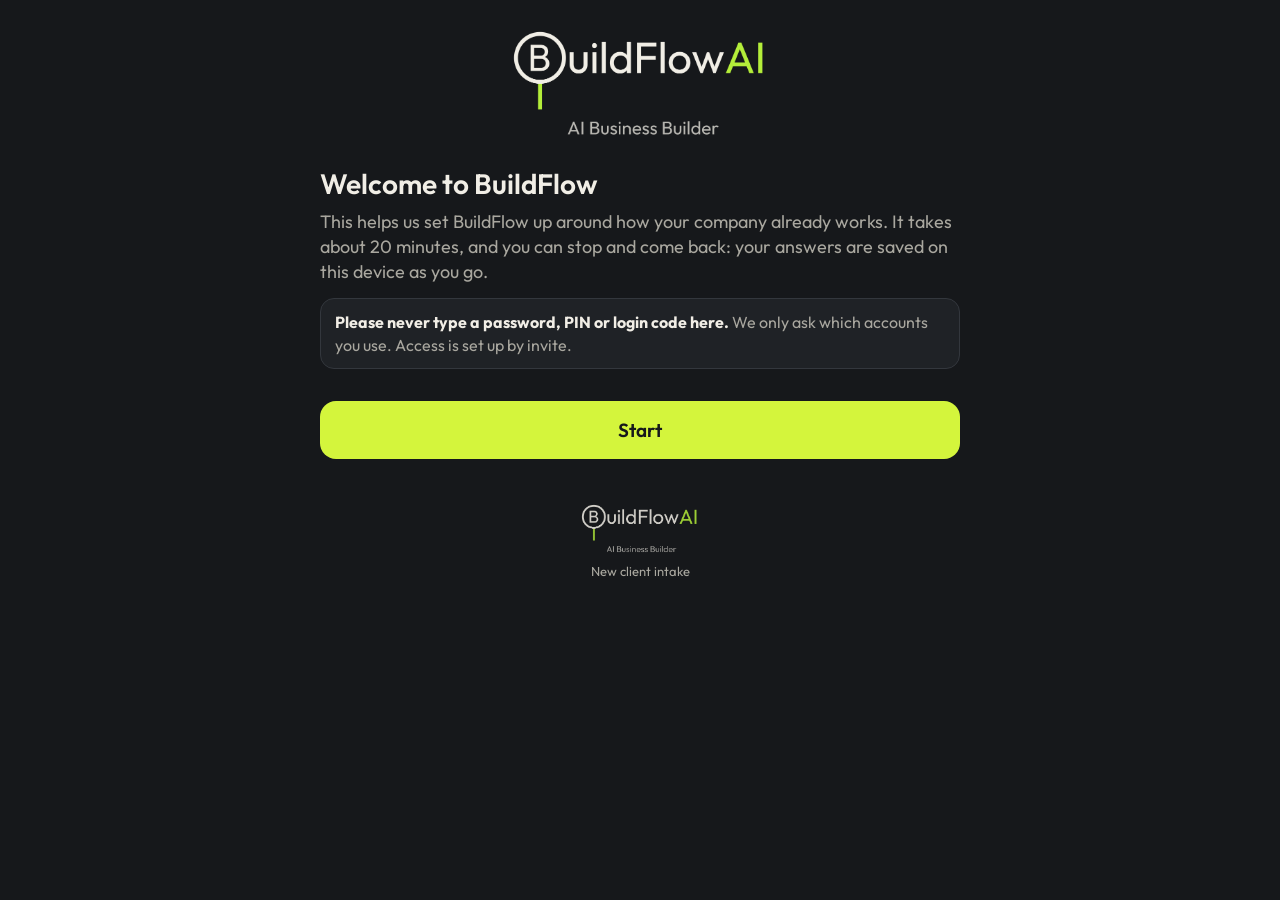
==== intake/index.html @ 232d0869 "BuildFlowAI request page and intake form (moved from mekgives/ask-buildflow) Co-Authored-By: Claude " ====
<!doctype html>
<html lang="en">
<head>
<meta charset="utf-8">
<meta name="viewport" content="width=device-width, initial-scale=1, viewport-fit=cover">
<title>BuildFlow Intake</title>
<meta name="theme-color" content="#16181B">
<meta name="robots" content="noindex">
<link rel="apple-touch-icon" href="../icons/apple-touch-icon-180.png">
<link rel="icon" href="../icons/favicon-32.png" sizes="32x32">
<link rel="preconnect" href="https://fonts.googleapis.com">
<link rel="preconnect" href="https://fonts.gstatic.com" crossorigin>
<link href="https://fonts.googleapis.com/css2?family=Outfit:wght@400;500;600;700&display=swap" rel="stylesheet">
<style>
  :root { --bg:#16181B; --card:#1F2226; --line:#33373D; --ink:#F1EEE6; --muted:#A9A79F; --accent:#D4F53C; --bad:#FF8A7A; }
  * { box-sizing:border-box; -webkit-tap-highlight-color:transparent; }
  html, body { background:var(--bg); }
  body { margin:0; color:var(--ink); font-family:"Outfit", -apple-system, system-ui, sans-serif; font-size:18px; line-height:1.4;
         padding:max(20px, env(safe-area-inset-top)) 16px max(24px, env(safe-area-inset-bottom)); }
  main { max-width:640px; margin:0 auto; }
  header { text-align:center; padding:8px 0 14px; }
  header img { width:min(260px, 70vw); height:auto; }
  h1 { font-size:28px; font-weight:600; margin:0 0 6px; }
  h2 { font-size:24px; font-weight:600; margin:0 0 4px; }
  h3 { font-size:19px; font-weight:600; margin:30px 0 2px; color:var(--accent); }
  .hi, .help { color:var(--muted); margin:0 0 10px; }
  .help { font-size:16px; }
  .note { background:var(--card); border:1.5px solid var(--line); border-radius:14px; padding:12px 14px; font-size:16px; color:var(--muted); margin:14px 0; }
  .note b { color:var(--ink); }
  .bar { height:6px; background:var(--line); border-radius:6px; overflow:hidden; margin:6px 0 4px; }
  .bar i { display:block; height:100%; width:0; background:var(--accent); transition:width .25s; }
  .stepno { color:var(--muted); font-size:14px; margin:0 0 18px; }
  .q { margin:22px 0 0; }
  .q > label, .q > .lab { display:block; font-weight:600; margin:0 0 8px; }
  .q.known > label::after, .q.known > .lab::after { content:"from our notes, please check"; display:inline-block; margin-left:8px; font-size:12px; font-weight:500;
         color:var(--bg); background:var(--accent); border-radius:999px; padding:2px 8px; vertical-align:2px; }
  textarea, input[type=text] { width:100%; background:var(--card); color:var(--ink); border:1.5px solid var(--line);
         border-radius:14px; padding:13px; font:inherit; font-size:17px; outline:none; }
  textarea { min-height:110px; resize:vertical; }
  textarea:focus, input[type=text]:focus { border-color:var(--accent); }
  ::placeholder { color:#6E6C66; }
  .opts { display:flex; flex-wrap:wrap; gap:8px; }
  .opts button { min-height:46px; padding:8px 14px; background:var(--card); color:var(--ink); border:1.5px solid var(--line);
         border-radius:12px; font:inherit; font-size:16px; cursor:pointer; text-align:left; }
  .opts button.on { background:var(--accent); color:var(--bg); border-color:var(--accent); font-weight:600; }
  .other { margin-top:8px; }
  .scale { display:flex; gap:8px; align-items:center; }
  .scale button { flex:1; min-height:50px; background:var(--card); color:var(--ink); border:1.5px solid var(--line); border-radius:12px; font:inherit; cursor:pointer; }
  .scale button.on { background:var(--accent); color:var(--bg); border-color:var(--accent); font-weight:700; }
  .ends { display:flex; justify-content:space-between; color:var(--muted); font-size:14px; margin-top:6px; }
  .nav { display:flex; gap:10px; margin-top:32px; }
  .nav button { flex:1; min-height:58px; border-radius:16px; font:inherit; font-size:19px; font-weight:600; cursor:pointer; }
  .back { background:none; color:var(--ink); border:1.5px solid var(--line); }
  .next { background:var(--accent); color:var(--bg); border:0; flex:2 !important; }
  .next:disabled { opacity:.55; }
  .saved { text-align:center; color:var(--muted); font-size:14px; margin-top:10px; min-height:1em; }
  .err { color:var(--bad); margin:12px 0 0; min-height:1em; }
  .hp { position:absolute; left:-9999px; }
  .done { text-align:center; padding:40px 0 10px; }
  .done .big { width:84px; height:84px; border-radius:50%; background:var(--accent); color:var(--bg); display:flex; align-items:center;
         justify-content:center; margin:0 auto 18px; }
  footer { text-align:center; margin:44px 0 6px; color:var(--muted); font-size:13px; }
  footer img { width:120px; height:auto; display:block; margin:0 auto 6px; opacity:.85; }
  [hidden] { display:none !important; }
</style>
</head>
<body>
<main>
  <header><img src="../icons/logo.png" alt="BuildFlow AI, AI Business Builder"></header>

  <section id="intro">
    <h1>Welcome to BuildFlow</h1>
    <p class="hi" id="introText">This helps us set BuildFlow up around how your company already works. It takes about 20 minutes, and you can stop and come back: your answers are saved on this device as you go.</p>
    <div class="note" id="knownNote" hidden><b>We've filled in what we already know.</b> Anything marked "from our notes" is our best guess. Fix anything that's wrong and fill in the blanks. Skip anything you don't know.</div>
    <div class="note"><b>Please never type a password, PIN or login code here.</b> We only ask which accounts you use. Access is set up by invite.</div>
    <div class="nav"><button class="next" id="start" type="button">Start</button></div>
  </section>

  <section id="wizard" hidden>
    <div class="bar"><i id="barFill"></i></div>
    <p class="stepno" id="stepNo"></p>
    <div id="page"></div>
    <input class="hp" type="text" id="website2" tabindex="-1" autocomplete="off" aria-hidden="true">
    <div class="nav">
      <button class="back" id="back" type="button">Back</button>
      <button class="next" id="next" type="button">Next</button>
    </div>
    <p class="err" id="err" role="alert"></p>
    <p class="saved" id="saved"></p>
  </section>

  <section class="done" id="done" hidden>
    <div class="big"><svg width="42" height="42" viewBox="0 0 42 42" fill="none" stroke="currentColor" stroke-width="4.5" stroke-linecap="round" stroke-linejoin="round"><path d="M9 22l8 8 16-17"/></svg></div>
    <h1>Thank you</h1>
    <p class="hi">We have your answers. We'll only come back to you about what's missing.</p>
  </section>

  <footer><img src="../icons/logo.png" alt="BuildFlow AI">New client intake</footer>
</main>

<script>
(function () {
  var API = "https://script.google.com/macros/s/AKfycbzVpTERDsB-VVFeqYQYK68hmLXJ7cXARGuHf488vPgqyZ2u7GeFq6TXKXC6jGA4wRv6Mg/exec";
  var $ = function (id) { return document.getElementById(id); };
  function store(k, v) { try { if (v === undefined) return localStorage.getItem(k); localStorage.setItem(k, v); } catch (e) { return null; } }

  var SYSTEMS = ['Dropbox', 'Google Drive', 'OneDrive or SharePoint', 'Box', 'Project app (Buildertrend, JobTread, Procore...)',
    'Email inbox', 'Accounting app (QuickBooks, Xero...)', 'A computer or hard drive', 'Phone (texts, camera roll)', 'Paper',
    'Spread across several places', 'Not sure'];
  var INFO = [
    ['contracts', 'Contracts and proposals', 'Signed contracts, proposals, scopes, agreements'],
    ['plans', 'Plans and drawings', 'Design files, permit sets, revisions, CAD files'],
    ['photos', 'Job photos', 'Site and progress photos'],
    ['permits', 'Permits and city records', 'Applications, correction letters, approvals, inspections'],
    ['clientmail', 'Client emails and messages', 'Email threads and texts with clients'],
    ['money', 'Financials', 'Bids, estimates, budgets, invoices, change orders, actual costs'],
    ['selections', 'Selections and spec sheets', 'Fixtures, finishes, appliances, trade spec sheets'],
    ['subs', 'Subs and vendors', 'Contacts, insurance certificates, licenses, quotes'],
    ['schedules', 'Schedules', 'Job schedules and look-aheads'],
    ['meetings', 'Meeting notes and recordings', 'Call notes, recordings, transcripts']
  ];
  function T(id, label, ph) { return { id: id, t: 'text', label: label, ph: ph }; }
  function P(id, label, ph) { return { id: id, t: 'para', label: label, ph: ph }; }
  function R(id, label, opts, other) { return { id: id, t: 'radio', label: label, opts: opts, other: other }; }
  function C(id, label, opts) { return { id: id, t: 'checks', label: label, opts: opts, other: true }; }

  var infoQs = [
    C('mainstore', 'What is your main file store?', SYSTEMS),
    T('mainstore_name', 'Its exact name or account', 'Company Dropbox Business, Projects folder'),
    P('folders', 'How are folders organized today?', 'By job, by year, by person, no real system...'),
    R('naming', 'Is there a file naming rule everyone follows?', ['Yes', 'Sort of', 'No'])
  ];
  INFO.forEach(function (x) {
    infoQs.push({ t: 'head', label: x[1], help: x[2] });
    infoQs.push(C(x[0] + '_where', x[1] + ': where does it live?', SYSTEMS));
    infoQs.push(T(x[0] + '_folder', x[1] + ': folder or location', ''));
    infoQs.push(T(x[0] + '_owner', x[1] + ': who keeps it up to date?', ''));
    infoQs.push({ id: x[0] + '_hard', t: 'scale', label: x[1] + ': how hard is it to find what you need?' });
  });
  infoQs.push(P('dig', 'The last thing you had to dig for: what was it, and how long did it take?'));
  infoQs.push(P('headonly', 'What lives only in someone\'s head, phone or personal inbox?'));

  var STEPS = [
    { title: 'Your company', help: 'The basics.', qs: [
      T('company', 'Company name (and any other names you trade under)'),
      T('domain', 'Website and email domain', 'example.com'),
      T('license', 'License numbers', 'State contractor license, etc.'),
      T('area', 'Where you work', 'City, region, service area'),
      R('kind', 'What kind of company are you?', ['Design-build', 'General contractor', 'Architecture or design studio', 'Remodeling', 'Specialty trade', 'Professional services'], true),
      T('years', 'Years in business'),
      T('size', 'How many people work with you?', 'Staff plus regular contractors'),
      T('filler', 'Your name and role (the person filling this in)'),
      R('reach', 'Best way to reach you for quick questions', ['Email', 'Text', 'Phone call', 'Voice note'], true)
    ] },
    { title: 'Your team and roles', help: 'Who does what today.', qs: [
      P('team', 'Everyone on the team, one per line', 'Name, role, email, what they handle'),
      T('decider', 'Who makes the final business decisions?'),
      T('coordinator', 'Who coordinates the day-to-day?', 'Follow-ups, scheduling, paperwork'),
      T('books', 'Who does the books, and how often?'),
      P('partners', 'Regular outside partners', 'Drafter, engineers, bookkeeper, key suppliers, other firms')
    ] },
    { title: 'The tools you use', help: 'Tap everything you use, even a little.', qs: [
      C('t_pm', 'Project management', ['Buildertrend', 'JobTread', 'Procore', 'CoConstruct', 'Houzz Pro', 'None']),
      C('t_acct', 'Accounting', ['QuickBooks Online', 'QuickBooks Desktop', 'Xero', 'Bookkeeper handles it']),
      C('t_files', 'Files', ['Dropbox', 'Google Drive', 'OneDrive or SharePoint', 'Box', 'Just a computer']),
      C('t_email', 'Email and calendar', ['Google Workspace', 'Microsoft 365', 'Personal Gmail or Outlook']),
      C('t_design', 'Design and drawings', ['Chief Architect', 'Revit', 'AutoCAD', 'SketchUp', 'Bluebeam']),
      C('t_est', 'Estimating and bids', ['Excel or Google Sheets', 'Inside the project app', 'Separate estimating software']),
      C('t_calls', 'Calls and meetings', ['Zoom', 'Google Meet', 'Microsoft Teams', 'Fathom or another note taker']),
      P('t_other', 'Any other or specialty tools', 'Energy modeling, e-signature, CRM, texting apps...'),
      T('t_home', 'Which tool is home base for you day to day?'),
      P('t_paid', 'Paid tools: plan, rough cost and renewal date, if you know them')
    ] },
    { title: 'Active jobs', help: 'A rough list is fine.', qs: [
      P('jobs', 'Active jobs, one per line', 'Name, location, stage, client, next key date'),
      T('jobcounts', 'How many jobs are in design, permitting, construction and closeout right now?'),
      C('contracts', 'Contract types you use', ['Fixed price', 'Cost-plus', 'Time and materials', 'Design fee (% of budget)', 'Design-bid-build', 'Design-build']),
      T('pilot', 'Which job would make a good first pilot?', 'Live, typical, not the riskiest')
    ] },
    { title: 'Your biggest time drains', help: 'Where the hours go.', qs: [
      C('drains', 'Which of these eat the most time?', ['Chasing people for answers or approvals', 'Searching for files and information',
        'Writing follow-ups and recaps', 'Permits and city corrections', 'Scheduling subs, inspections and deliveries', 'Estimating and bids',
        'Change orders and billing', 'Client updates', 'Typing the same thing into several systems', 'Onboarding new clients']),
      P('top3', 'Your top three time drains, in your own words'),
      P('tenhours', 'If you got 10 hours a week back, what would you stop doing first?')
    ] },
    { title: 'Who approves what', help: 'BuildFlow drafts; your people approve and send. Name who approves each.', qs: [
      T('ap_client', 'Emails and updates to clients'), T('ap_co', 'Change orders'), T('ap_pay', 'Payments to subs and vendors'),
      T('ap_contract', 'Signing contracts'), T('ap_permit', 'Permit submissions to the city'), T('ap_plans', 'Plan and design revisions'),
      T('ap_sched', 'Schedule changes'), T('ap_buy', 'Purchases and orders'),
      T('ap_limit', 'Is there a dollar amount under which someone else can approve? Who?')
    ] },
    { title: 'Access we will need', help: 'Which accounts only. Never passwords or codes. Most tools let you send an invite. For anything that can\'t be shared by invite, we set up a secure vault together.', qs: [
      C('access', 'Which of these can you invite us to?', ['Project management app', 'Domain or website registrar', 'Company email admin', 'File storage folders', 'Accounting (read-only)', 'Shared calendar']),
      T('inviter', 'Who on your team can send those invites?'),
      T('registrar', 'Domain registrar and website host, if you know them')
    ] },
    { title: 'Where your information lives', help: 'This is the most useful part. For each type of information: where it lives, the folder, who keeps it up to date, and how hard it is to find when you need it.', qs: infoQs },
    { title: 'Anything else', help: 'Last step.', qs: [
      P('win', 'What would make this worth it for you in the first month?'),
      P('else', 'Anything else we should know?')
    ] }
  ];

  // Private client link (?k=...) loads what we already know. Without it, the form starts blank.
  var m = location.search.match(/[?&]k=([\w-]+)/);
  var key = m ? m[1] : '';
  var draftKey = 'bfi_draft_' + (key || 'blank');
  var known = {};
  var ans = {};
  try { ans = JSON.parse(store(draftKey) || '{}') || {}; } catch (e) { ans = {}; }
  var client = '';

  function save() {
    store(draftKey, JSON.stringify(ans));
    $('saved').textContent = 'Saved on this device';
  }

  if (key && API.indexOf('http') === 0) {
    fetch(API + '?k=' + encodeURIComponent(key)).then(function (r) { return r.json(); }).then(function (d) {
      if (!d || !d.ok) return;
      client = d.client || '';
      known = d.prefill || {};
      Object.keys(known).forEach(function (id) { if (!(id in ans)) ans[id] = known[id]; });
      if (d.client) $('introText').textContent = 'Hi ' + d.client + ' team. ' + $('introText').textContent;
      if (Object.keys(known).length) $('knownNote').hidden = false;
    }).catch(function () {});
  }

  var cur = 0;
  $('start').onclick = function () { $('intro').hidden = true; $('wizard').hidden = false; draw(); };

  function el(tag, cls, text) { var e = document.createElement(tag); if (cls) e.className = cls; if (text) e.textContent = text; return e; }

  function field(q) {
    if (q.t === 'head') { var h = el('div'); h.appendChild(el('h3', '', q.label)); h.appendChild(el('p', 'help', q.help)); return h; }
    var w = el('div', 'q' + (known[q.id] !== undefined && known[q.id] !== '' ? ' known' : ''));
    var v = ans[q.id];
    if (q.t === 'text' || q.t === 'para') {
      var lab = el('label', '', q.label); lab.htmlFor = 'f_' + q.id; w.appendChild(lab);
      var inp = el(q.t === 'text' ? 'input' : 'textarea'); if (q.t === 'text') inp.type = 'text';
      inp.id = 'f_' + q.id; inp.placeholder = q.ph || ''; inp.value = v || ''; inp.autocomplete = 'off';
      inp.oninput = function () { ans[q.id] = inp.value; save(); };
      w.appendChild(inp);
    } else if (q.t === 'radio' || q.t === 'checks') {
      w.appendChild(el('div', 'lab', q.label));
      var multi = q.t === 'checks';
      var sel = multi ? (Array.isArray(v) ? v.slice() : []) : (v || '');
      var opts = el('div', 'opts');
      var otherVal = multi ? sel.filter(function (s) { return q.opts.indexOf(s) < 0; }).join(', ') : (sel && q.opts.indexOf(sel) < 0 ? sel : '');
      q.opts.forEach(function (o) {
        var b = el('button', '', o); b.type = 'button';
        if (multi ? sel.indexOf(o) >= 0 : sel === o) b.classList.add('on');
        b.onclick = function () {
          if (multi) {
            var i = sel.indexOf(o); if (i >= 0) sel.splice(i, 1); else sel.push(o); b.classList.toggle('on');
            ans[q.id] = sel.filter(function (s) { return q.opts.indexOf(s) >= 0; }).concat(otherBox && otherBox.value.trim() ? [otherBox.value.trim()] : []);
          } else {
            var on = sel !== o; sel = on ? o : '';
            Array.prototype.forEach.call(opts.children, function (x) { x.classList.remove('on'); }); if (on) b.classList.add('on');
            if (otherBox) otherBox.value = '';
            ans[q.id] = sel;
          }
          save();
        };
        opts.appendChild(b);
      });
      w.appendChild(opts);
      var otherBox = null;
      if (q.other) {
        otherBox = el('input', 'other'); otherBox.type = 'text'; otherBox.placeholder = 'Other (type it here)'; otherBox.value = otherVal;
        otherBox.oninput = function () {
          var o = otherBox.value.trim();
          if (multi) ans[q.id] = sel.filter(function (s) { return q.opts.indexOf(s) >= 0; }).concat(o ? [o] : []);
          else { if (o) { sel = o; Array.prototype.forEach.call(opts.children, function (x) { x.classList.remove('on'); }); } ans[q.id] = o || sel; }
          save();
        };
        w.appendChild(otherBox);
      }
    } else if (q.t === 'scale') {
      w.appendChild(el('div', 'lab', q.label));
      var sc = el('div', 'scale');
      [1, 2, 3, 4, 5].forEach(function (n) {
        var b = el('button', '', String(n)); b.type = 'button'; if (Number(v) === n) b.classList.add('on');
        b.onclick = function () {
          var on = Number(ans[q.id]) !== n;
          Array.prototype.forEach.call(sc.children, function (x) { x.classList.remove('on'); }); if (on) b.classList.add('on');
          ans[q.id] = on ? n : ''; save();
        };
        sc.appendChild(b);
      });
      w.appendChild(sc);
      var ends = el('div', 'ends'); ends.appendChild(el('span', '', '1 = seconds')); ends.appendChild(el('span', '', '5 = I have to dig')); w.appendChild(ends);
    }
    return w;
  }

  function draw() {
    var s = STEPS[cur], pg = $('page');
    pg.innerHTML = '';
    pg.appendChild(el('h2', '', s.title));
    pg.appendChild(el('p', 'help', s.help));
    s.qs.forEach(function (q) { pg.appendChild(field(q)); });
    $('stepNo').textContent = 'Step ' + (cur + 1) + ' of ' + STEPS.length;
    $('barFill').style.width = Math.round((cur + 1) / STEPS.length * 100) + '%';
    $('back').hidden = cur === 0;
    $('next').textContent = cur === STEPS.length - 1 ? 'Send my answers' : 'Next';
    $('err').textContent = '';
    window.scrollTo(0, 0);
  }

  $('back').onclick = function () { if (cur > 0) { cur--; draw(); } };
  $('next').onclick = function () {
    if (cur < STEPS.length - 1) { cur++; draw(); return; }
    submit();
  };

  function looksLikeSecret() {
    return Object.keys(ans).some(function (k) { return /password|passcode|pwd\s*[:=]/i.test(String(ans[k])); });
  }

  function submit() {
    $('err').textContent = '';
    if (looksLikeSecret()) { $('err').textContent = 'It looks like a password is in one of your answers. Please take it out; we never need passwords here.'; return; }
    if (API.indexOf('http') !== 0) { $('err').textContent = 'This form is not switched on yet.'; return; }
    var titles = {}, order = [];
    STEPS.forEach(function (s, i) { s.qs.forEach(function (q) { if (q.id) { order.push(q.id); titles[q.id] = (i + 1) + '. ' + s.title + ': ' + q.label; } }); });
    var out = {};
    order.forEach(function (id) { var v = ans[id]; out[id] = Array.isArray(v) ? v.join(', ') : (v === undefined ? '' : String(v)); });
    var btn = $('next'); btn.disabled = true; btn.textContent = 'Sending...';
    fetch(API, { method: 'POST', headers: { 'Content-Type': 'text/plain;charset=utf-8' },
      body: JSON.stringify({ k: key, hp: $('website2').value, order: order, titles: titles, answers: out }) })
      .then(function (r) { return r.json(); }).then(function (d) {
        if (!d.ok) throw new Error(d.error || 'fail');
        $('wizard').hidden = true; $('done').hidden = false; window.scrollTo(0, 0);
      }).catch(function () {
        $('err').textContent = 'That did not send. Your answers are still saved here. Check your connection and tap Send again.';
      }).then(function () { btn.disabled = false; btn.textContent = 'Send my answers'; });
  }
})();
</script>
</body>
</html>
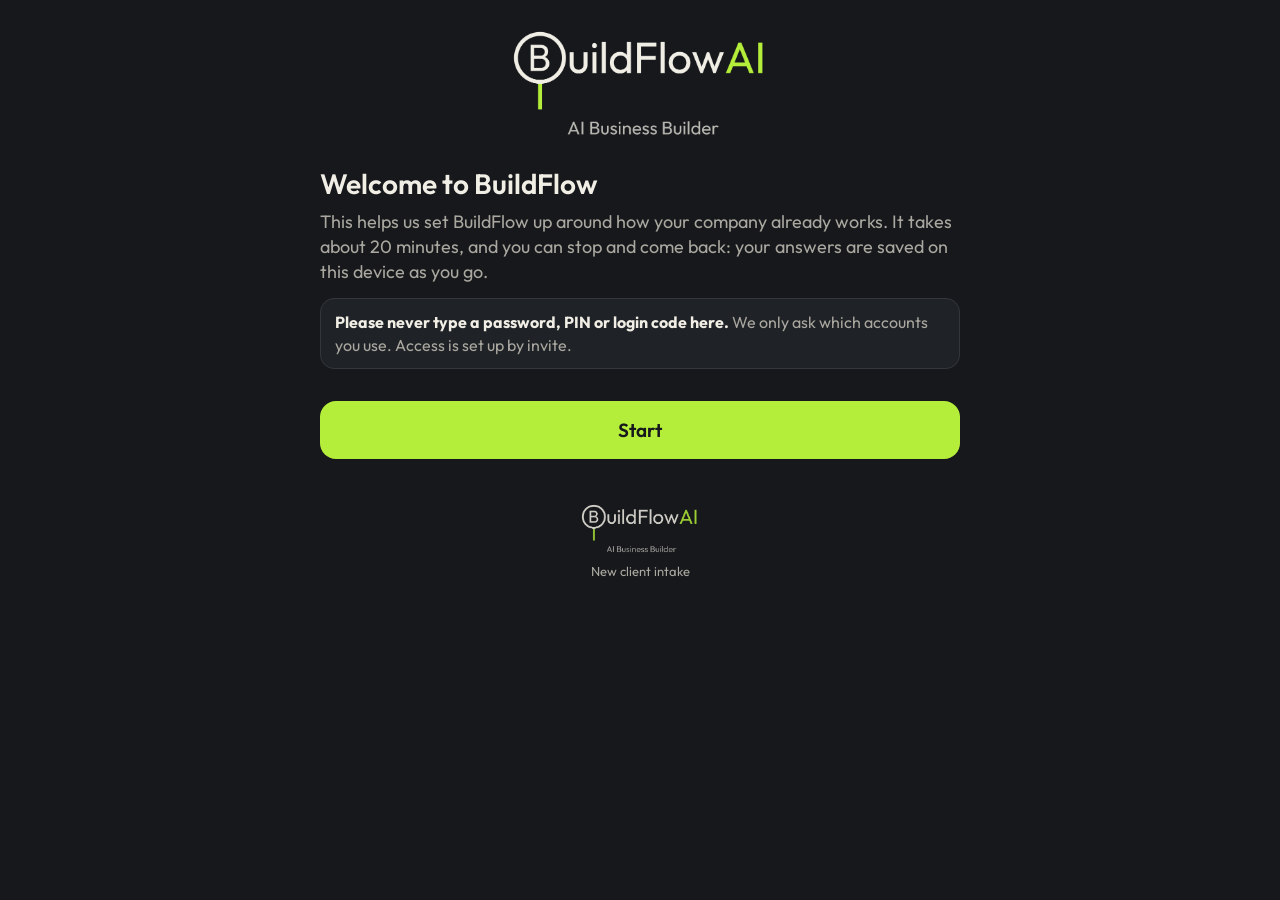
==== commit fee31a59: "Intake form: add website, brand, requesters and alerts, tool usage and files, field capture, file cl" ====
--- a/intake/index.html
+++ b/intake/index.html
@@ -12,7 +12,7 @@
 <link rel="preconnect" href="https://fonts.gstatic.com" crossorigin>
 <link href="https://fonts.googleapis.com/css2?family=Outfit:wght@400;500;600;700&display=swap" rel="stylesheet">
 <style>
-  :root { --bg:#16181B; --card:#1F2226; --line:#33373D; --ink:#F1EEE6; --muted:#A9A79F; --accent:#D4F53C; --bad:#FF8A7A; }
+  :root { --bg:#16181B; --card:#1F2226; --line:#33373D; --ink:#F1EEE6; --muted:#A9A79F; --accent:#B4EE3A; --bad:#FF8A7A; }
   * { box-sizing:border-box; -webkit-tap-highlight-color:transparent; }
   html, body { background:var(--bg); }
   body { margin:0; color:var(--ink); font-family:"Outfit", -apple-system, system-ui, sans-serif; font-size:18px; line-height:1.4;
@@ -139,6 +139,9 @@
   });
   infoQs.push(P('dig', 'The last thing you had to dig for: what was it, and how long did it take?'));
   infoQs.push(P('headonly', 'What lives only in someone\'s head, phone or personal inbox?'));
+  infoQs.push({ t: 'head', label: 'Cleaning it up', help: 'Nothing is moved, renamed or deleted without your OK.' });
+  infoQs.push(R('cleanup', 'Can we suggest a cleaner folder and naming setup for your main file store?', ['Yes', 'Maybe, show me first', 'No']));
+  infoQs.push(T('cleanup_ok', 'Who approves moving or renaming files? We would do it in small batches.'));
 
   var STEPS = [
     { title: 'Your company', help: 'The basics.', qs: [
@@ -150,14 +153,19 @@
       T('years', 'Years in business'),
       T('size', 'How many people work with you?', 'Staff plus regular contractors'),
       T('filler', 'Your name and role (the person filling this in)'),
-      R('reach', 'Best way to reach you for quick questions', ['Email', 'Text', 'Phone call', 'Voice note'], true)
+      R('reach', 'Best way to reach you for quick questions', ['Email', 'Text', 'Phone call', 'Voice note'], true),
+      R('site', 'Is your website live?', ['Yes, live', 'Being built', 'Not yet', 'Not sure']),
+      T('site_builder', 'Who built or looks after the website, and where is it hosted?', 'Designer, Squarespace, Wix, WordPress...'),
+      P('brand', 'Your brand: logo files, colors, tagline, and who approves brand changes', 'Where the logo files are, color codes if you know them')
     ] },
     { title: 'Your team and roles', help: 'Who does what today.', qs: [
       P('team', 'Everyone on the team, one per line', 'Name, role, email, what they handle'),
       T('decider', 'Who makes the final business decisions?'),
       T('coordinator', 'Who coordinates the day-to-day?', 'Follow-ups, scheduling, paperwork'),
       T('books', 'Who does the books, and how often?'),
-      P('partners', 'Regular outside partners', 'Drafter, engineers, bookkeeper, key suppliers, other firms')
+      P('partners', 'Regular outside partners', 'Drafter, engineers, bookkeeper, key suppliers, other firms'),
+      P('requesters', 'Who should be able to send requests to BuildFlow?', 'Each gets a personal link on their phone and computer'),
+      P('alerts', 'How should each person hear back when work is ready?', 'Phone notification, email, text, or nothing')
     ] },
     { title: 'The tools you use', help: 'Tap everything you use, even a little.', qs: [
       C('t_pm', 'Project management', ['Buildertrend', 'JobTread', 'Procore', 'CoConstruct', 'Houzz Pro', 'None']),
@@ -169,13 +177,18 @@
       C('t_calls', 'Calls and meetings', ['Zoom', 'Google Meet', 'Microsoft Teams', 'Fathom or another note taker']),
       P('t_other', 'Any other or specialty tools', 'Energy modeling, e-signature, CRM, texting apps...'),
       T('t_home', 'Which tool is home base for you day to day?'),
-      P('t_paid', 'Paid tools: plan, rough cost and renewal date, if you know them')
+      P('t_usage', 'In your project management app, which features do you actually use?', 'Schedules, client portal, bids, selections, e-sign, daily logs, invoicing...'),
+      P('t_paid', 'Paid tools: plan, rough cost and renewal date, if you know them'),
+      P('t_formats', 'What files do your design and specialty tools save?', 'Plan files, PDFs, DWG exports, model files...'),
+      R('t_readfiles', 'Is it OK for BuildFlow to read those saved files, without working inside the software?', ['Yes', 'Ask me first', 'No'])
     ] },
     { title: 'Active jobs', help: 'A rough list is fine.', qs: [
       P('jobs', 'Active jobs, one per line', 'Name, location, stage, client, next key date'),
       T('jobcounts', 'How many jobs are in design, permitting, construction and closeout right now?'),
       C('contracts', 'Contract types you use', ['Fixed price', 'Cost-plus', 'Time and materials', 'Design fee (% of budget)', 'Design-bid-build', 'Design-build']),
-      T('pilot', 'Which job would make a good first pilot?', 'Live, typical, not the riskiest')
+      T('pilot', 'Which job would make a good first pilot?', 'Live, typical, not the riskiest'),
+      T('field', 'Who takes job site photos and change orders from the phone?'),
+      T('field_to', 'Where should those photos and change orders end up?', 'A folder per job, the project app...')
     ] },
     { title: 'Your biggest time drains', help: 'Where the hours go.', qs: [
       C('drains', 'Which of these eat the most time?', ['Chasing people for answers or approvals', 'Searching for files and information',
@@ -197,6 +210,9 @@
     ] },
     { title: 'Where your information lives', help: 'This is the most useful part. For each type of information: where it lives, the folder, who keeps it up to date, and how hard it is to find when you need it.', qs: infoQs },
     { title: 'Anything else', help: 'Last step.', qs: [
+      P('dash', 'What does the owner want to see at a glance?', 'Job status, money, schedule, open approvals, what is late...'),
+      R('rec', 'Is it OK to record and take notes on our calls?', ['Yes', 'Ask each time', 'No']),
+      T('rec_who', 'Who needs to agree before a call is recorded?'),
       P('win', 'What would make this worth it for you in the first month?'),
       P('else', 'Anything else we should know?')
     ] }
